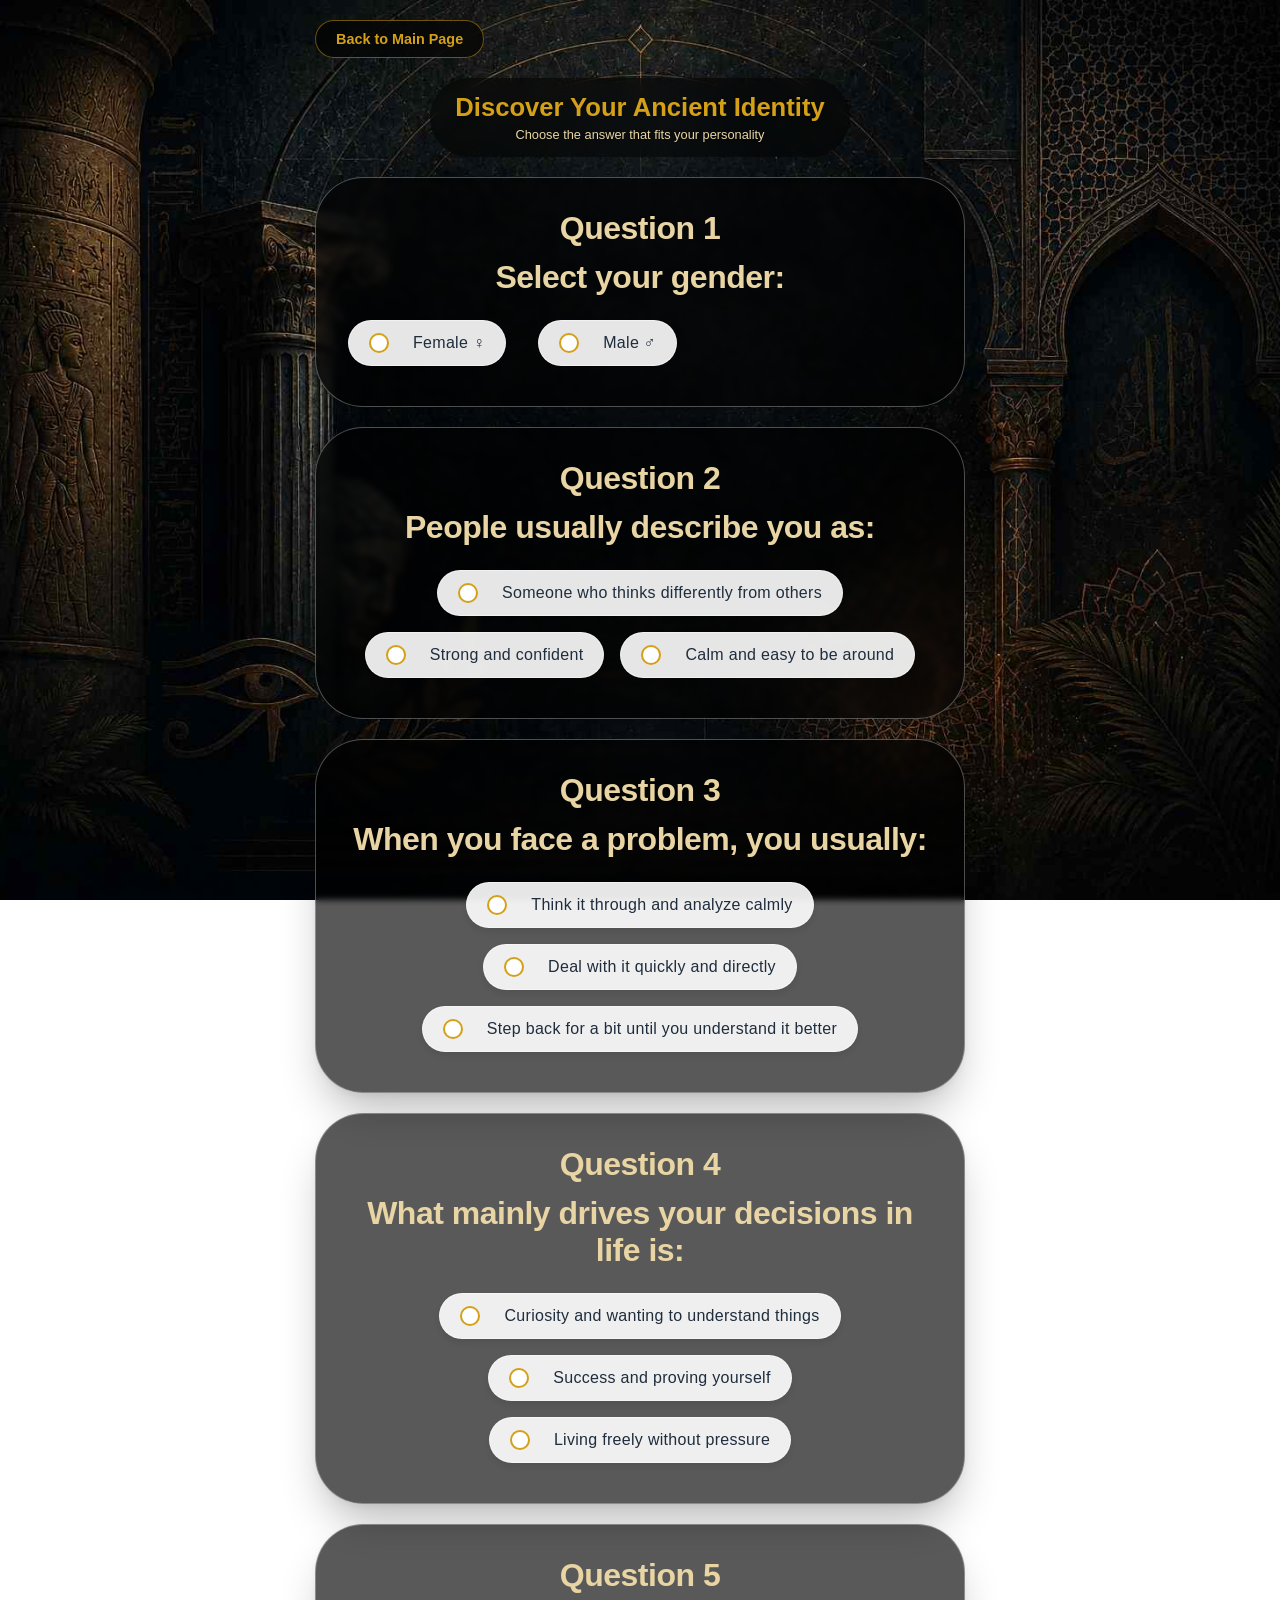
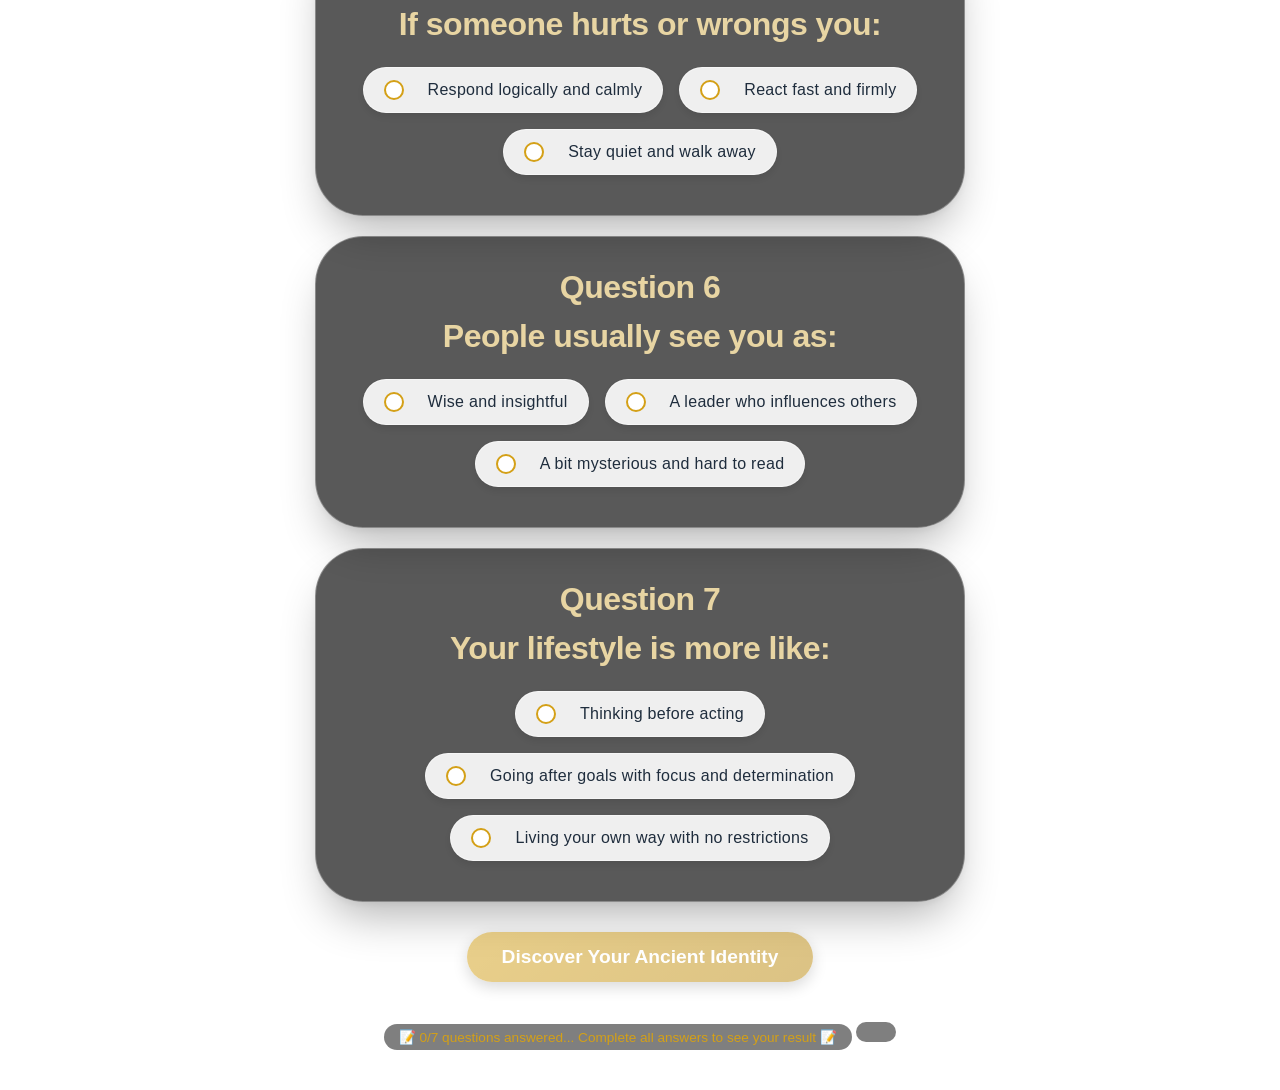
==== quiz.html @ f3b6569e "Add files via upload frist" ====
<!-- ============================================ -->
<!-- index.html - الصفحة الرئيسية للاختبار مع زر الرجوع -->
<!-- ============================================ -->
<!DOCTYPE html>
<html lang="en" dir="ltr">

<head>
    <meta charset="UTF-8">
    <meta name="viewport" content="width=device-width, initial-scale=1.0, user-scalable=yes">
    <title>Discover Your Ancient Identity</title>
    <link rel="stylesheet" href="style.css">
</head>

<body>

    <div class="container">
        <!-- زر الرجوع إلى landing page -->
        <div class="back-button-container">
            <button class="back-btn" id="backToLandingBtn">Back to Main Page</button>
        </div>

        <header>
            <h1>Discover Your Ancient Identity</h1>
            <p>Choose the answer that fits your personality</p>
        </header>

        <!-- Gender Selection Question -->
        <div class="card" data-q="gender">
            <h1>Question 1</h1>
            <h1>Select your gender:</h1>
            <div class="radio-group" style="display: flex; flex-direction: row; flex-wrap: wrap; justify-content: flex-start; gap: 1rem;">
                <label class="radio-option" style="display: flex; align-items: center; gap: 12px; flex-direction: row;">
                    <input type="radio" name="gender" value="female">
                    <span class="radio-custom"></span>
                    <span class="radio-text">Female ♀</span>
                </label>
                <br><br>
                <label class="radio-option" style="display: flex; align-items: center; gap: 12px; flex-direction: row;">
                    <input type="radio" name="gender" value="male">
                    <span class="radio-custom"></span>
                    <span class="radio-text">Male ♂</span>
                </label>
            </div>
        </div>

        <!-- السؤال 1 (original) -->
        <div class="card" data-q="1">
            <h1>Question 2</h1>
            <h1>People usually describe you as:</h1>
            <div class="radio-group">
                <label class="radio-option">
                    <input type="radio" name="q1" value="A">
                    <span class="radio-custom"></span>
                    <span class="radio-text">Someone who thinks differently from others</span>
                </label>
                <label class="radio-option">
                    <input type="radio" name="q1" value="B">
                    <span class="radio-custom"></span>
                    <span class="radio-text">Strong and confident</span>
                </label>
                <label class="radio-option">
                    <input type="radio" name="q1" value="C">
                    <span class="radio-custom"></span>
                    <span class="radio-text">Calm and easy to be around</span>
                </label>
            </div>
        </div>

        <!-- السؤال 2 -->
        <div class="card" data-q="2">
            <h1>Question 3</h1>
            <h1>When you face a problem, you usually:</h1>
            <div class="radio-group">
                <label class="radio-option">
                    <input type="radio" name="q2" value="A">
                    <span class="radio-custom"></span>
                    <span class="radio-text">Think it through and analyze calmly</span>
                </label>
                <label class="radio-option">
                    <input type="radio" name="q2" value="B">
                    <span class="radio-custom"></span>
                    <span class="radio-text">Deal with it quickly and directly</span>
                </label>
                <label class="radio-option">
                    <input type="radio" name="q2" value="C">
                    <span class="radio-custom"></span>
                    <span class="radio-text">Step back for a bit until you understand it better</span>
                </label>
            </div>
        </div>

        <!-- السؤال 3 -->
        <div class="card" data-q="3">
            <h1>Question 4</h1>
            <h1>What mainly drives your decisions in life is:</h1>
            <div class="radio-group">
                <label class="radio-option">
                    <input type="radio" name="q3" value="A">
                    <span class="radio-custom"></span>
                    <span class="radio-text">Curiosity and wanting to understand things</span>
                </label>
                <label class="radio-option">
                    <input type="radio" name="q3" value="B">
                    <span class="radio-custom"></span>
                    <span class="radio-text">Success and proving yourself</span>
                </label>
                <label class="radio-option">
                    <input type="radio" name="q3" value="C">
                    <span class="radio-custom"></span>
                    <span class="radio-text">Living freely without pressure</span>
                </label>
            </div>
        </div>

        <!-- السؤال 4 -->
        <div class="card" data-q="4">
            <h1>Question 5</h1>
            <h1>If someone hurts or wrongs you:</h1>
            <div class="radio-group">
                <label class="radio-option">
                    <input type="radio" name="q4" value="A">
                    <span class="radio-custom"></span>
                    <span class="radio-text">Respond logically and calmly</span>
                </label>
                <label class="radio-option">
                    <input type="radio" name="q4" value="B">
                    <span class="radio-custom"></span>
                    <span class="radio-text">React fast and firmly</span>
                </label>
                <label class="radio-option">
                    <input type="radio" name="q4" value="C">
                    <span class="radio-custom"></span>
                    <span class="radio-text">Stay quiet and walk away</span>
                </label>
            </div>
        </div>

        <!-- السؤال 5 -->
        <div class="card" data-q="5">
            <h1>Question 6</h1>
            <h1>People usually see you as:</h1>
            <div class="radio-group">
                <label class="radio-option">
                    <input type="radio" name="q5" value="A">
                    <span class="radio-custom"></span>
                    <span class="radio-text">Wise and insightful</span>
                </label>
                <label class="radio-option">
                    <input type="radio" name="q5" value="B">
                    <span class="radio-custom"></span>
                    <span class="radio-text">A leader who influences others</span>
                </label>
                <label class="radio-option">
                    <input type="radio" name="q5" value="C">
                    <span class="radio-custom"></span>
                    <span class="radio-text">A bit mysterious and hard to read</span>
                </label>
            </div>
        </div>

        <!-- السؤال 6 -->
        <div class="card" data-q="6">
            <h1>Question 7</h1>
            <h1>Your lifestyle is more like:</h1>
            <div class="radio-group">
                <label class="radio-option">
                    <input type="radio" name="q6" value="A">
                    <span class="radio-custom"></span>
                    <span class="radio-text">Thinking before acting</span>
                </label>
                <label class="radio-option">
                    <input type="radio" name="q6" value="B">
                    <span class="radio-custom"></span>
                    <span class="radio-text">Going after goals with focus and determination</span>
                </label>
                <label class="radio-option">
                    <input type="radio" name="q6" value="C">
                    <span class="radio-custom"></span>
                    <span class="radio-text">Living your own way with no restrictions</span>
                </label>
            </div>
        </div>

        <!-- زر عرض النتيجة -->
        <div class="result-button-container">
            <button class="show-result-btn" id="showResultBtn">Discover Your Ancient Identity</button>
        </div>
        <div class="score-status" id="scoreStatus"></div>

        <footer>
            <!-- <p>⚜️ اختاري إجاباتك لتحليل شخصيتك الفرعونية — كل اختيار يعكس جانباً من داخلك ⚜️</p> -->
        </footer>
    </div>

    <script src="script.js"></script>
</body>

</html>
---- style.css ----
/* ------------------------------
   style.css
   أنماط وتنسيقات صفحة أزرار الراديو وتغيير الخلفية
------------------------------ */

/* إعادة ضبط واستيراد خطوط جميلة */
* {
    margin: 0;
    padding: 0;
    box-sizing: border-box;
}

body {
    font-family: 'Segoe UI', 'Tahoma', 'Geneva', 'Verdana', sans-serif;
    min-height: 100vh;
    display: flex;
    justify-content: center;
    align-items: center;
    transition: background-color 0.4s ease-in-out;
    padding: 20px;
    
    background-image: url('background.jpg');
    background-size: cover;
    background-position: center;
    background-attachment: fixed;
}

/* حاوية الكارد الرئيسي */
.container {
    max-width: 650px;
    width: 100%;
    margin: 0 auto;
    text-align: center;
}

/* البطاقة الجميلة */
.card {
    background: rgba(0, 0, 0, 0.65);
    backdrop-filter: blur(3px);
    border-radius: 48px;
    padding: 2rem 2rem;
    margin-bottom: 20px;
    box-shadow: 0 25px 45px -12px rgba(0, 0, 0, 0.3), 0 2px 8px rgba(0, 0, 0, 0.05);
    transition: transform 0.2s;
    border: 1px solid rgba(255, 255, 255, 0.3);
}

.card:hover {
    transform: scale(1.01);
}

.card h1 {
    font-size: 2rem;
    margin-bottom: 0.75rem;
    margin-top: 0;
    color: #e8d5a3;
    letter-spacing: -0.5px;
    font-weight: 700;
}

/* مجموعة أزرار الراديو */
.radio-group {
    display: flex;
    flex-direction: row;
    flex-wrap: wrap;
    justify-content: center;
    gap: 1rem;
    margin: 1.5rem 0 0.5rem;
}

/* تنسيق كل خيار على حدة */
.radio-option {
    display: flex;
    align-items: center;
    gap: 12px;
    background: rgba(255, 255, 255, 0.9);
    padding: 12px 20px;
    border-radius: 60px;
    cursor: pointer;
    transition: all 0.3s ease;
    box-shadow: 0 4px 10px rgba(0, 0, 0, 0.1);
    border: 1px solid rgba(255, 255, 255, 0.5);
    font-weight: 500;
}


.radio-option:hover {
    background: #ffffff;
    box-shadow: 0 8px 20px rgba(0, 0, 0, 0.15);
    transform: translateY(-2px);
    border-color: #cbd5e1;
}

/* تنسيق أزرار الراديو */
.radio-option input[type="radio"] {
    appearance: none;
    -webkit-appearance: none;
    width: 20px;
    height: 20px;
    min-width: 20px;
    min-height: 20px;
    max-width: 20px;
    max-height: 20px;
    border: 2px solid #d4a017;
    border-radius: 50%;
    margin: 0;
    cursor: pointer;
    transition: all 0.2s ease;
    background-color: white;
    flex-shrink: 0;
    justify-content: flex-start;
    flex-direction: row;
}



/* تخصيص الدائرة الداخلية عند الاختيار */
.radio-option input[type="radio"]:checked {
    border-color: #d4a017;
    background-color: #d4a017;
    box-shadow: inset 0 0 0 3px white;
}
/* Entire Option Turns Golden When Selected */
.radio-option:has(input[type="radio"]:checked) {
    background: linear-gradient(135deg, #d4a017, #b8860b);
    border-color: #d4a017;
}

.radio-option:has(input[type="radio"]:checked) .radio-text {
    color: white;
}

.radio-option:has(input[type="radio"]:checked) input[type="radio"] {
    border-color: white;
    background-color: white;
    box-shadow: inset 0 0 0 3px #d4a017;
}

.radio-text {
    font-size: 1rem;
    color: #1f2d3d;
    letter-spacing: 0.3px;
}

/* زر النتيجة */
.result-button-container {
    text-align: center;
    margin: 30px 0 20px ;
}

.show-result-btn {
    background: linear-gradient(135deg, #d4a017, #b8860b);
    color: white;
    border: none;
    padding: 14px 35px;
    font-size: 1.2rem;
    font-weight: bold;
    border-radius: 50px;
    cursor: pointer;
    transition: all 0.3s ease;
    box-shadow: 0 5px 15px rgba(0, 0, 0, 0.3);
    font-family: inherit;
}

.show-result-btn:hover {
    transform: translateY(-3px);
    box-shadow: 0 8px 25px rgba(0, 0, 0, 0.4);
    background: linear-gradient(135deg, #e6b422, #c4940a);
}

.show-result-btn:disabled {
    opacity: 0.5;
    transform: none;
    cursor: not-allowed;
}

.score-status {
    text-align: center;
    margin-top: 10px;
    font-size: 0.85rem;
    color: #d4a017;
    background: rgba(0,0,0,0.5);
    display: inline-block;
    padding: 5px 15px;
    border-radius: 50px;
    margin-bottom: 20px;
}

/* تذييل أنيق */
footer {
    margin-top: 20px;
    margin-bottom: 0;
    font-size: 0.8rem;
    color: #ffffff;
    text-shadow: 0 1px 2px rgba(0,0,0,0.3);
    background: rgba(0, 0, 0, 0.5);
    backdrop-filter: blur(8px);
    padding: 10px 20px;
    border-radius: 60px;
    display: inline-block;
    width: auto;
}

footer p {
    margin: 0;
}

header {
    margin-top: 0;
    margin-bottom: 20px;
    font-size: 0.8rem;
    color: #ffffff;
    text-shadow: 0 1px 2px rgba(0,0,0,0.3);
    background: rgba(0, 0, 0, 0.5);
    backdrop-filter: blur(8px);
    padding: 15px 25px;
    border-radius: 60px;
    display: inline-block;
    width: auto;
}

header h1 {
    margin: 0;
    font-size: 1.6rem;
    color: #d4a017;
}

header p {
    margin: 5px 0 0 0;
    color: #e8d5a3;
}

/* responsive */
@media (max-width: 550px) {
    .card {
        padding: 1.5rem 1.2rem;
    }
    
    .radio-group {
        gap: 0.8rem;
        flex-direction: column;
        align-items: stretch;
    }
    
    .radio-option {
        justify-content: flex-start;
        padding: 12px 16px;
    }
    
    .card h1 {
        font-size: 1.4rem;
    }
    
    header h1 {
        font-size: 1.3rem;
    }
    
    .back-btn {
        padding: 8px 15px;
        font-size: 0.8rem;
    }
    
    .show-result-btn {
        padding: 10px 25px;
        font-size: 1rem;
    }
    
    /* سؤال الجنس في الجوال */
    .card[data-q="gender"] .radio-group {
        flex-direction: column;
        gap: 12px;
    }
    
    .card[data-q="gender"] .radio-option {
        min-width: auto;
        justify-content: center;
    }
    
    /* جميع أزرار الراديو تحافظ على حجم ثابت في الجوال */
    .radio-option input[type="radio"] {
        width: 20px !important;
        height: 20px !important;
        min-width: 20px !important;
        min-height: 20px !important;
    }
}

html, body {
    margin: 30;
    padding: 30;
    overflow-x: hidden;
}
/* إضافة أنماط زر الرجوع إلى ملف style.css (أضيفي هذا الكود في نهاية الملف) */

/* زر الرجوع إلى الصفحة الرئيسية */
.back-button-container {
    text-align: left;
    margin-bottom: 20px;
}

.back-btn {
    background: rgba(0, 0, 0, 0.6);
    backdrop-filter: blur(8px);
    border: 1px solid rgba(212, 160, 23, 0.5);
    color: #d4a017;
    padding: 10px 20px;
    font-size: 0.9rem;
    font-weight: bold;
    border-radius: 50px;
    cursor: pointer;
    transition: all 0.3s ease;
    font-family: inherit;
    display: inline-flex;
    align-items: center;
    gap: 8px;
}

.back-btn:hover {
    background: rgba(212, 160, 23, 0.2);
    transform: translateX(-5px);
    border-color: #d4a017;
}

/* responsive للجوال */
@media (max-width: 550px) {
    .back-btn {
        padding: 8px 15px;
        font-size: 0.8rem;
    }
}
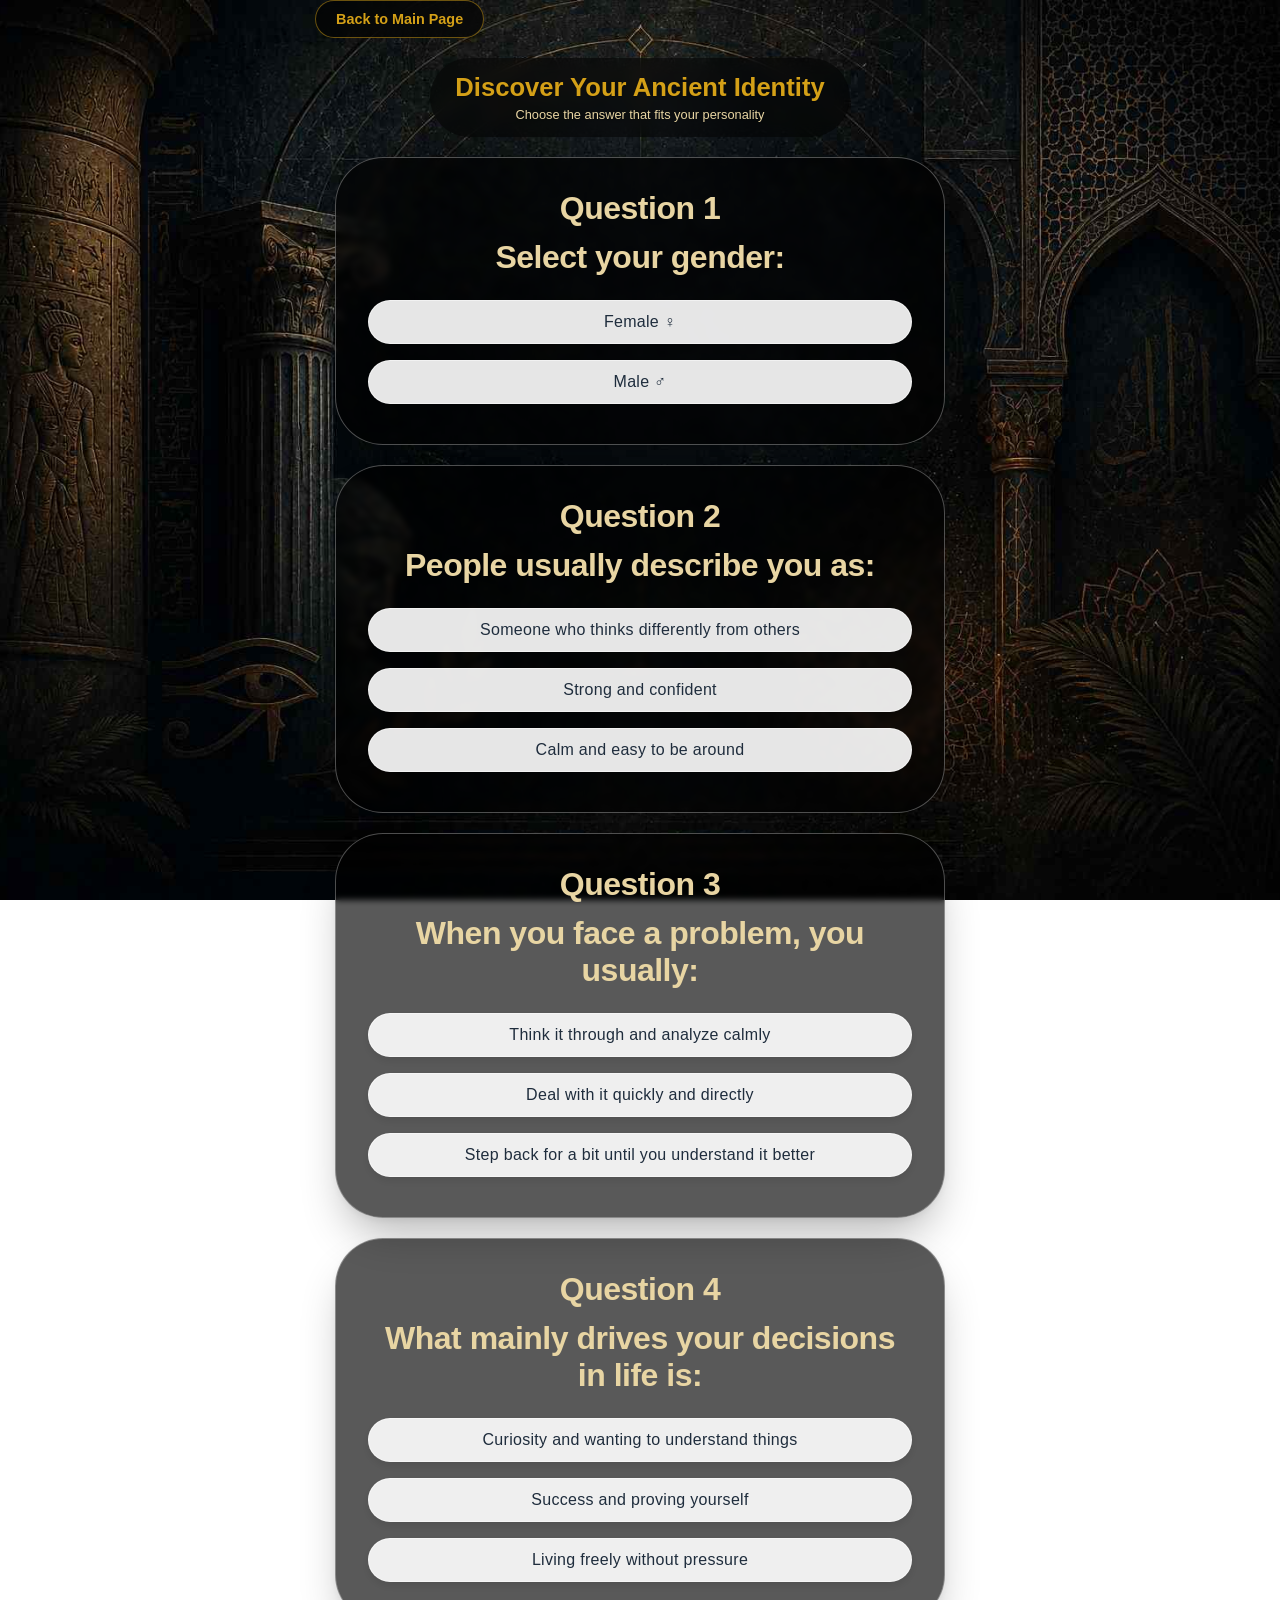
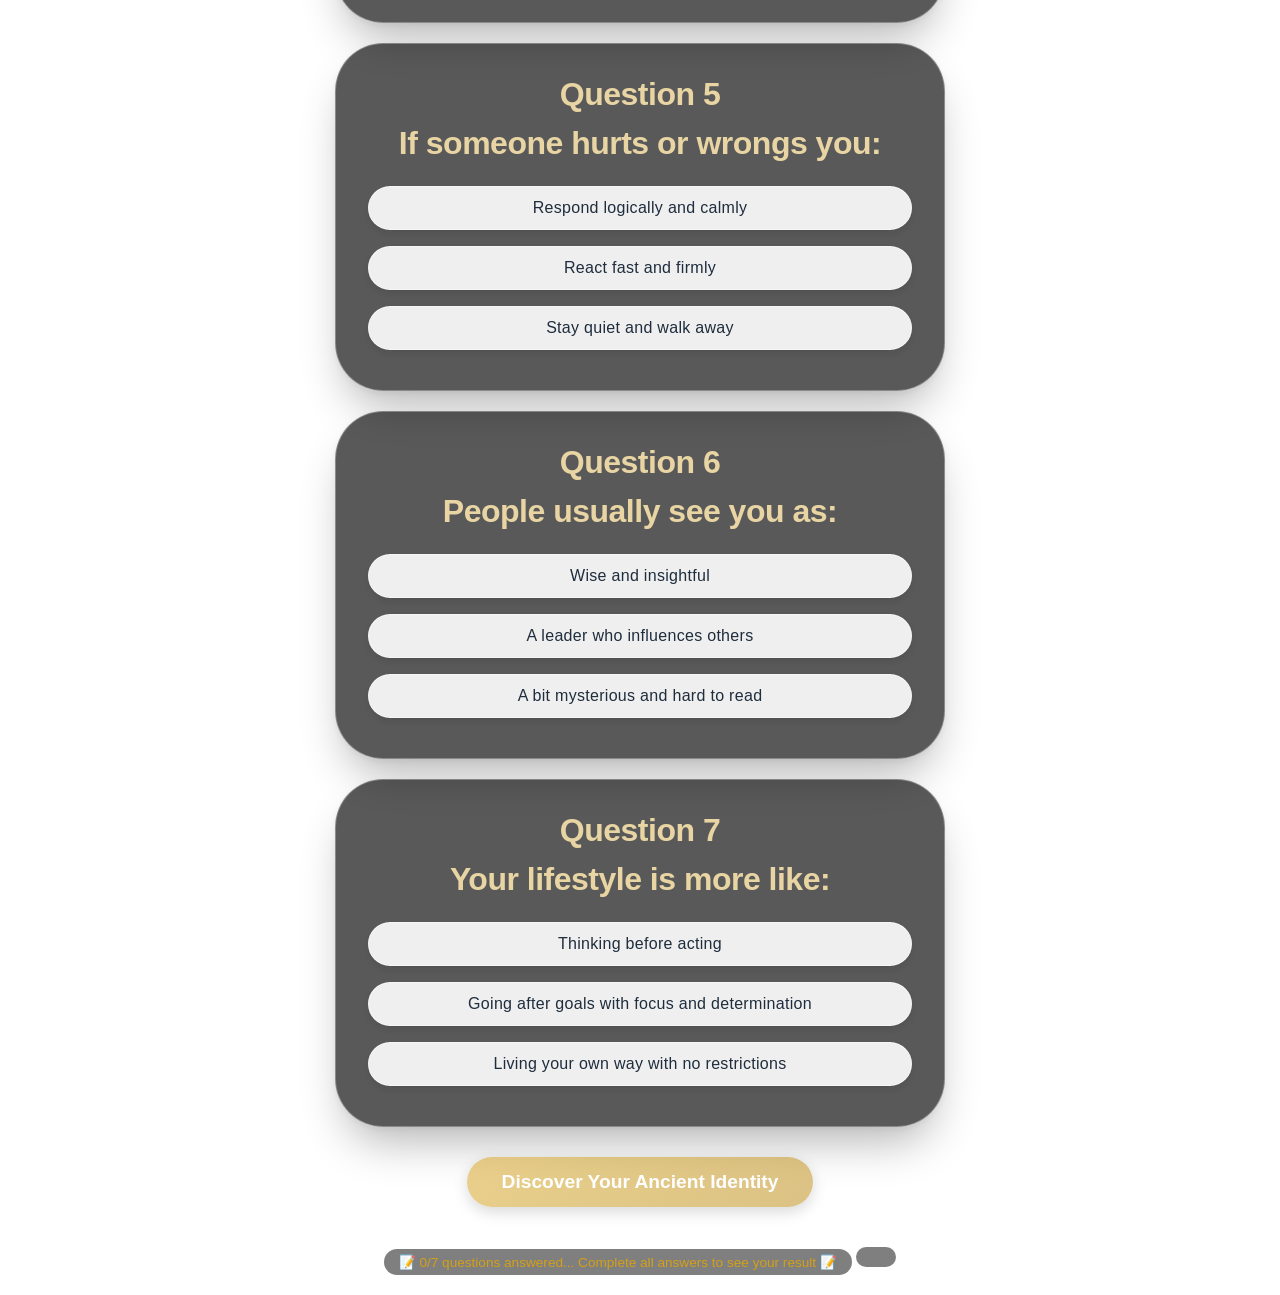
==== commit ef0fa12f: "Add files via upload" ====
--- a/quiz.html
+++ b/quiz.html
@@ -1,5 +1,6 @@
 <!-- ============================================ -->
-<!-- index.html - الصفحة الرئيسية للاختبار مع زر الرجوع -->
+<!-- index.html - Quiz Page with No Radio Circles -->
+<!-- Original card spacing restored -->
 <!-- ============================================ -->
 <!DOCTYPE html>
 <html lang="en" dir="ltr">
@@ -28,16 +29,13 @@
         <div class="card" data-q="gender">
             <h1>Question 1</h1>
             <h1>Select your gender:</h1>
-            <div class="radio-group" style="display: flex; flex-direction: row; flex-wrap: wrap; justify-content: flex-start; gap: 1rem;">
-                <label class="radio-option" style="display: flex; align-items: center; gap: 12px; flex-direction: row;">
-                    <input type="radio" name="gender" value="female">
-                    <span class="radio-custom"></span>
+            <div class="radio-group">
+                <label class="radio-option">
+                    <input type="radio" name="gender" value="female" style="display: none;">
                     <span class="radio-text">Female ♀</span>
                 </label>
-                <br><br>
-                <label class="radio-option" style="display: flex; align-items: center; gap: 12px; flex-direction: row;">
-                    <input type="radio" name="gender" value="male">
-                    <span class="radio-custom"></span>
+                <label class="radio-option">
+                    <input type="radio" name="gender" value="male" style="display: none;">
                     <span class="radio-text">Male ♂</span>
                 </label>
             </div>
@@ -49,18 +47,15 @@
             <h1>People usually describe you as:</h1>
             <div class="radio-group">
                 <label class="radio-option">
-                    <input type="radio" name="q1" value="A">
-                    <span class="radio-custom"></span>
+                    <input type="radio" name="q1" value="A" style="display: none;">
                     <span class="radio-text">Someone who thinks differently from others</span>
                 </label>
                 <label class="radio-option">
-                    <input type="radio" name="q1" value="B">
-                    <span class="radio-custom"></span>
+                    <input type="radio" name="q1" value="B" style="display: none;">
                     <span class="radio-text">Strong and confident</span>
                 </label>
                 <label class="radio-option">
-                    <input type="radio" name="q1" value="C">
-                    <span class="radio-custom"></span>
+                    <input type="radio" name="q1" value="C" style="display: none;">
                     <span class="radio-text">Calm and easy to be around</span>
                 </label>
             </div>
@@ -72,18 +67,15 @@
             <h1>When you face a problem, you usually:</h1>
             <div class="radio-group">
                 <label class="radio-option">
-                    <input type="radio" name="q2" value="A">
-                    <span class="radio-custom"></span>
+                    <input type="radio" name="q2" value="A" style="display: none;">
                     <span class="radio-text">Think it through and analyze calmly</span>
                 </label>
                 <label class="radio-option">
-                    <input type="radio" name="q2" value="B">
-                    <span class="radio-custom"></span>
+                    <input type="radio" name="q2" value="B" style="display: none;">
                     <span class="radio-text">Deal with it quickly and directly</span>
                 </label>
                 <label class="radio-option">
-                    <input type="radio" name="q2" value="C">
-                    <span class="radio-custom"></span>
+                    <input type="radio" name="q2" value="C" style="display: none;">
                     <span class="radio-text">Step back for a bit until you understand it better</span>
                 </label>
             </div>
@@ -95,18 +87,15 @@
             <h1>What mainly drives your decisions in life is:</h1>
             <div class="radio-group">
                 <label class="radio-option">
-                    <input type="radio" name="q3" value="A">
-                    <span class="radio-custom"></span>
+                    <input type="radio" name="q3" value="A" style="display: none;">
                     <span class="radio-text">Curiosity and wanting to understand things</span>
                 </label>
                 <label class="radio-option">
-                    <input type="radio" name="q3" value="B">
-                    <span class="radio-custom"></span>
+                    <input type="radio" name="q3" value="B" style="display: none;">
                     <span class="radio-text">Success and proving yourself</span>
                 </label>
                 <label class="radio-option">
-                    <input type="radio" name="q3" value="C">
-                    <span class="radio-custom"></span>
+                    <input type="radio" name="q3" value="C" style="display: none;">
                     <span class="radio-text">Living freely without pressure</span>
                 </label>
             </div>
@@ -118,18 +107,15 @@
             <h1>If someone hurts or wrongs you:</h1>
             <div class="radio-group">
                 <label class="radio-option">
-                    <input type="radio" name="q4" value="A">
-                    <span class="radio-custom"></span>
+                    <input type="radio" name="q4" value="A" style="display: none;">
                     <span class="radio-text">Respond logically and calmly</span>
                 </label>
                 <label class="radio-option">
-                    <input type="radio" name="q4" value="B">
-                    <span class="radio-custom"></span>
+                    <input type="radio" name="q4" value="B" style="display: none;">
                     <span class="radio-text">React fast and firmly</span>
                 </label>
                 <label class="radio-option">
-                    <input type="radio" name="q4" value="C">
-                    <span class="radio-custom"></span>
+                    <input type="radio" name="q4" value="C" style="display: none;">
                     <span class="radio-text">Stay quiet and walk away</span>
                 </label>
             </div>
@@ -141,18 +127,15 @@
             <h1>People usually see you as:</h1>
             <div class="radio-group">
                 <label class="radio-option">
-                    <input type="radio" name="q5" value="A">
-                    <span class="radio-custom"></span>
+                    <input type="radio" name="q5" value="A" style="display: none;">
                     <span class="radio-text">Wise and insightful</span>
                 </label>
                 <label class="radio-option">
-                    <input type="radio" name="q5" value="B">
-                    <span class="radio-custom"></span>
+                    <input type="radio" name="q5" value="B" style="display: none;">
                     <span class="radio-text">A leader who influences others</span>
                 </label>
                 <label class="radio-option">
-                    <input type="radio" name="q5" value="C">
-                    <span class="radio-custom"></span>
+                    <input type="radio" name="q5" value="C" style="display: none;">
                     <span class="radio-text">A bit mysterious and hard to read</span>
                 </label>
             </div>
@@ -164,18 +147,15 @@
             <h1>Your lifestyle is more like:</h1>
             <div class="radio-group">
                 <label class="radio-option">
-                    <input type="radio" name="q6" value="A">
-                    <span class="radio-custom"></span>
+                    <input type="radio" name="q6" value="A" style="display: none;">
                     <span class="radio-text">Thinking before acting</span>
                 </label>
                 <label class="radio-option">
-                    <input type="radio" name="q6" value="B">
-                    <span class="radio-custom"></span>
+                    <input type="radio" name="q6" value="B" style="display: none;">
                     <span class="radio-text">Going after goals with focus and determination</span>
                 </label>
                 <label class="radio-option">
-                    <input type="radio" name="q6" value="C">
-                    <span class="radio-custom"></span>
+                    <input type="radio" name="q6" value="C" style="display: none;">
                     <span class="radio-text">Living your own way with no restrictions</span>
                 </label>
             </div>
--- a/style.css
+++ b/style.css
@@ -1,6 +1,7 @@
 /* ------------------------------
    style.css
    أنماط وتنسيقات صفحة أزرار الراديو وتغيير الخلفية
+   Original card padding and margins restored
 ------------------------------ */
 
 /* إعادة ضبط واستيراد خطوط جميلة */
@@ -33,13 +34,15 @@
     text-align: center;
 }
 
-/* البطاقة الجميلة */
+/* البطاقة الجميلة - Original padding restored */
 .card {
     background: rgba(0, 0, 0, 0.65);
     backdrop-filter: blur(3px);
     border-radius: 48px;
     padding: 2rem 2rem;
     margin-bottom: 20px;
+    margin-left: 20px;
+    margin-right: 20px;
     box-shadow: 0 25px 45px -12px rgba(0, 0, 0, 0.3), 0 2px 8px rgba(0, 0, 0, 0.05);
     transition: transform 0.2s;
     border: 1px solid rgba(255, 255, 255, 0.3);
@@ -58,12 +61,10 @@
     font-weight: 700;
 }
 
-/* مجموعة أزرار الراديو */
+/* مجموعة أزرار الراديو - Original margins */
 .radio-group {
     display: flex;
-    flex-direction: row;
-    flex-wrap: wrap;
-    justify-content: center;
+    flex-direction: column;
     gap: 1rem;
     margin: 1.5rem 0 0.5rem;
 }
@@ -72,7 +73,7 @@
 .radio-option {
     display: flex;
     align-items: center;
-    gap: 12px;
+    justify-content: center;
     background: rgba(255, 255, 255, 0.9);
     padding: 12px 20px;
     border-radius: 60px;
@@ -81,8 +82,9 @@
     box-shadow: 0 4px 10px rgba(0, 0, 0, 0.1);
     border: 1px solid rgba(255, 255, 255, 0.5);
     font-weight: 500;
-}
-
+    width: 100%;
+    text-align: center;
+}
 
 .radio-option:hover {
     background: #ffffff;
@@ -91,61 +93,30 @@
     border-color: #cbd5e1;
 }
 
-/* تنسيق أزرار الراديو */
-.radio-option input[type="radio"] {
-    appearance: none;
-    -webkit-appearance: none;
-    width: 20px;
-    height: 20px;
-    min-width: 20px;
-    min-height: 20px;
-    max-width: 20px;
-    max-height: 20px;
-    border: 2px solid #d4a017;
-    border-radius: 50%;
-    margin: 0;
-    cursor: pointer;
-    transition: all 0.2s ease;
-    background-color: white;
-    flex-shrink: 0;
-    justify-content: flex-start;
-    flex-direction: row;
-}
-
-
-
-/* تخصيص الدائرة الداخلية عند الاختيار */
-.radio-option input[type="radio"]:checked {
-    border-color: #d4a017;
-    background-color: #d4a017;
-    box-shadow: inset 0 0 0 3px white;
-}
 /* Entire Option Turns Golden When Selected */
-.radio-option:has(input[type="radio"]:checked) {
+.radio-option.selected {
     background: linear-gradient(135deg, #d4a017, #b8860b);
     border-color: #d4a017;
-}
-
-.radio-option:has(input[type="radio"]:checked) .radio-text {
+    box-shadow: 0 4px 15px rgba(212, 160, 23, 0.4);
+}
+
+.radio-option.selected .radio-text {
     color: white;
-}
-
-.radio-option:has(input[type="radio"]:checked) input[type="radio"] {
-    border-color: white;
-    background-color: white;
-    box-shadow: inset 0 0 0 3px #d4a017;
 }
 
 .radio-text {
     font-size: 1rem;
     color: #1f2d3d;
     letter-spacing: 0.3px;
+    transition: color 0.2s ease;
+    width: 100%;
+    text-align: center;
 }
 
 /* زر النتيجة */
 .result-button-container {
     text-align: center;
-    margin: 30px 0 20px ;
+    margin: 30px 0 20px;
 }
 
 .show-result-btn {
@@ -229,68 +200,6 @@
     margin: 5px 0 0 0;
     color: #e8d5a3;
 }
-
-/* responsive */
-@media (max-width: 550px) {
-    .card {
-        padding: 1.5rem 1.2rem;
-    }
-    
-    .radio-group {
-        gap: 0.8rem;
-        flex-direction: column;
-        align-items: stretch;
-    }
-    
-    .radio-option {
-        justify-content: flex-start;
-        padding: 12px 16px;
-    }
-    
-    .card h1 {
-        font-size: 1.4rem;
-    }
-    
-    header h1 {
-        font-size: 1.3rem;
-    }
-    
-    .back-btn {
-        padding: 8px 15px;
-        font-size: 0.8rem;
-    }
-    
-    .show-result-btn {
-        padding: 10px 25px;
-        font-size: 1rem;
-    }
-    
-    /* سؤال الجنس في الجوال */
-    .card[data-q="gender"] .radio-group {
-        flex-direction: column;
-        gap: 12px;
-    }
-    
-    .card[data-q="gender"] .radio-option {
-        min-width: auto;
-        justify-content: center;
-    }
-    
-    /* جميع أزرار الراديو تحافظ على حجم ثابت في الجوال */
-    .radio-option input[type="radio"] {
-        width: 20px !important;
-        height: 20px !important;
-        min-width: 20px !important;
-        min-height: 20px !important;
-    }
-}
-
-html, body {
-    margin: 30;
-    padding: 30;
-    overflow-x: hidden;
-}
-/* إضافة أنماط زر الرجوع إلى ملف style.css (أضيفي هذا الكود في نهاية الملف) */
 
 /* زر الرجوع إلى الصفحة الرئيسية */
 .back-button-container {
@@ -321,10 +230,41 @@
     border-color: #d4a017;
 }
 
-/* responsive للجوال */
+/* responsive - Original mobile spacing */
 @media (max-width: 550px) {
+    .card {
+        padding: 1.5rem 1.2rem;
+    }
+    
+    .radio-group {
+        gap: 0.8rem;
+    }
+    
+    .radio-option {
+        padding: 12px 16px;
+    }
+    
+    .card h1 {
+        font-size: 1.4rem;
+    }
+    
+    header h1 {
+        font-size: 1.3rem;
+    }
+    
     .back-btn {
         padding: 8px 15px;
         font-size: 0.8rem;
     }
+    
+    .show-result-btn {
+        padding: 10px 25px;
+        font-size: 1rem;
+    }
+}
+
+html, body {
+    margin: 0;
+    padding: 0;
+    overflow-x: hidden;
 }
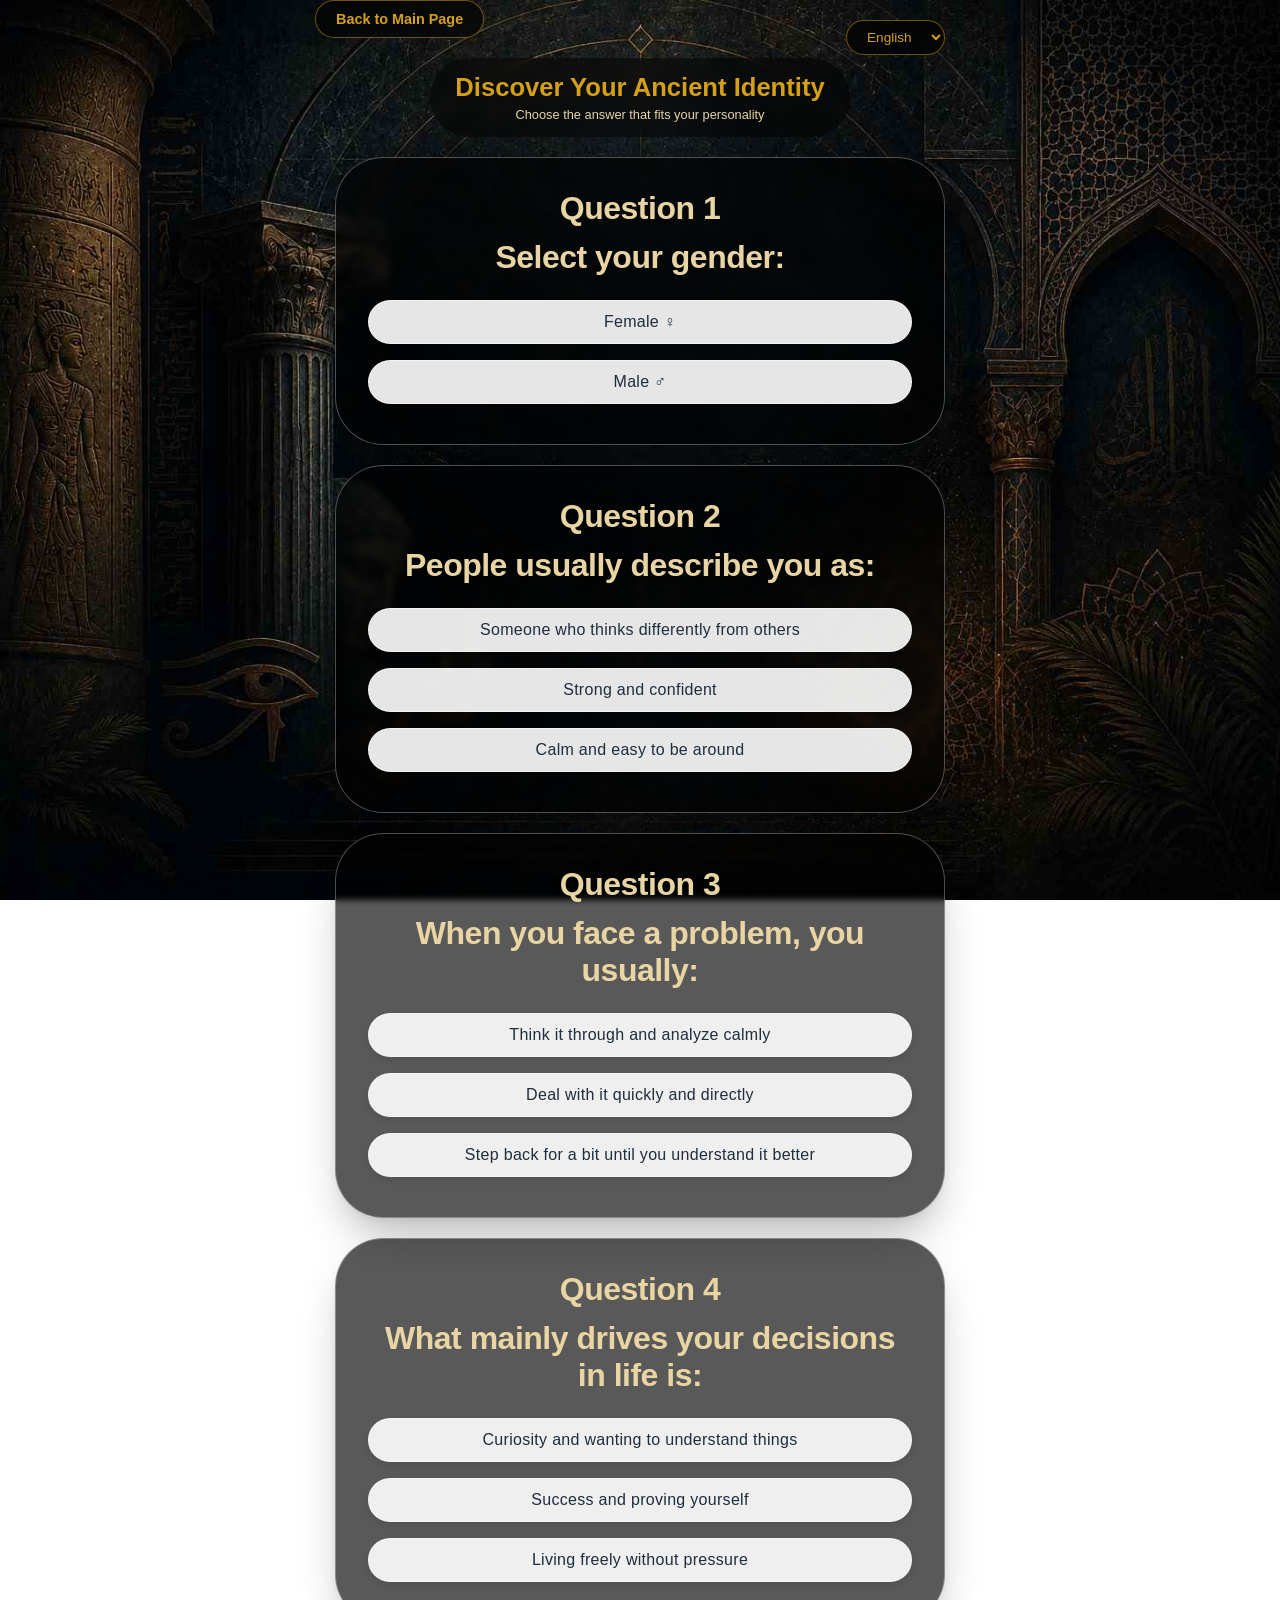
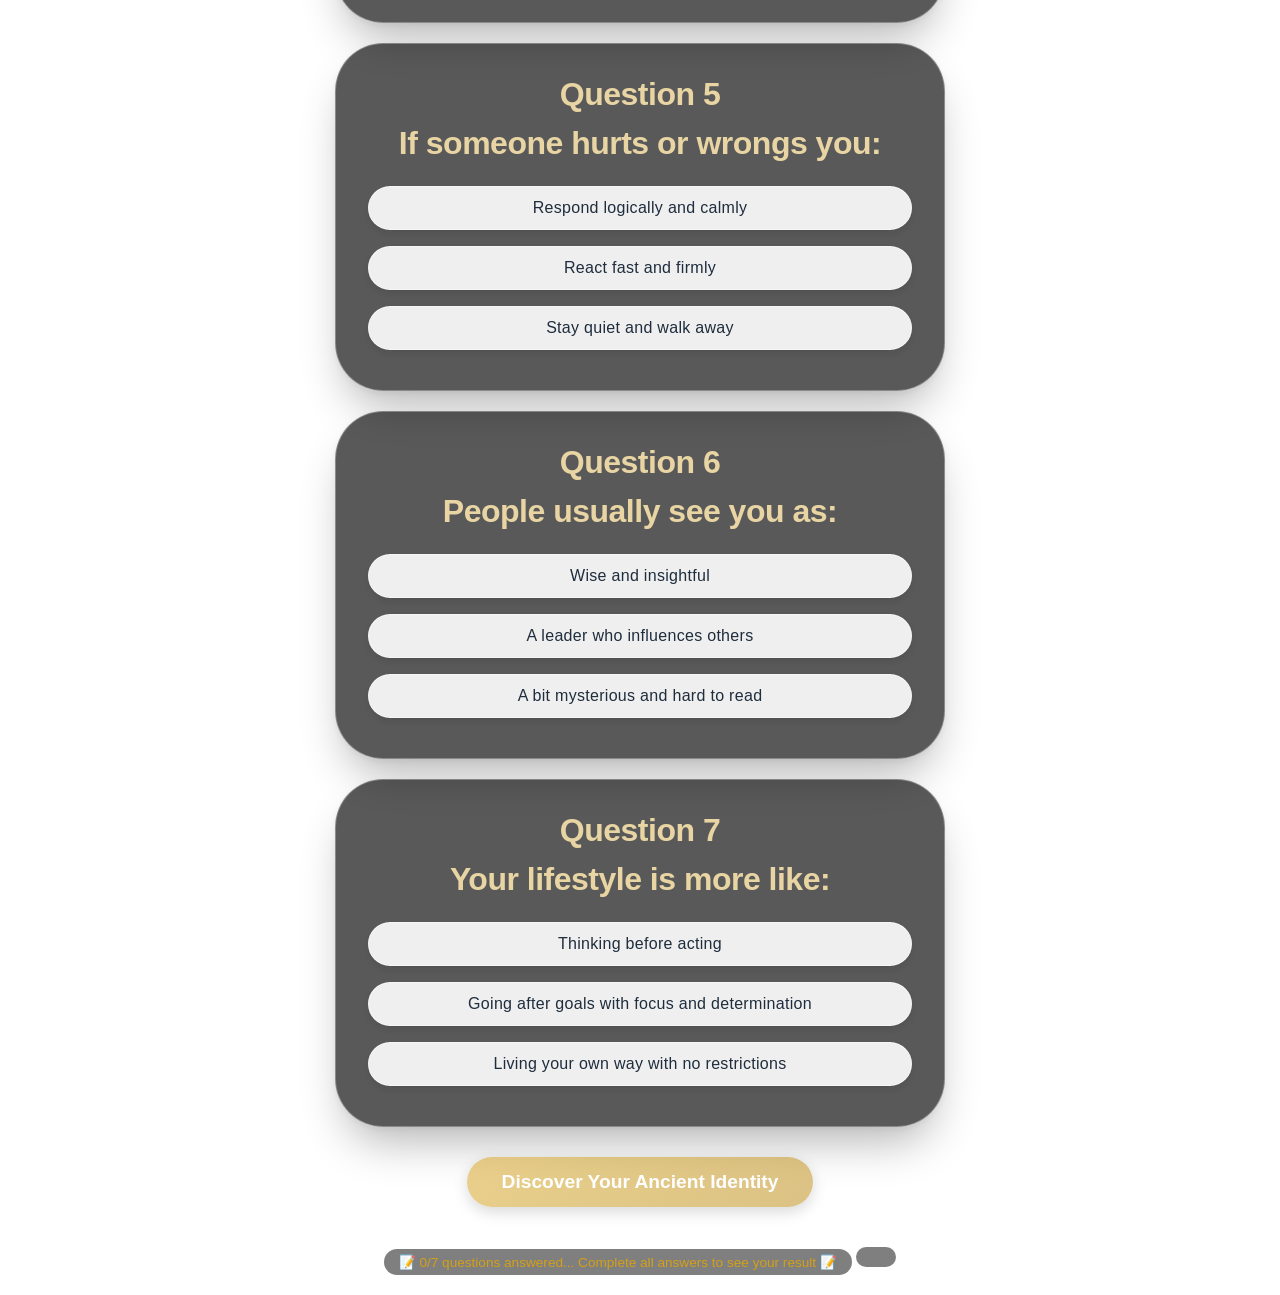
==== commit 60edbe8b: "Add files via upload arabic including" ====
--- a/quiz.html
+++ b/quiz.html
@@ -1,7 +1,3 @@
-<!-- ============================================ -->
-<!-- index.html - Quiz Page with No Radio Circles -->
-<!-- Original card spacing restored -->
-<!-- ============================================ -->
 <!DOCTYPE html>
 <html lang="en" dir="ltr">
 
@@ -9,169 +5,180 @@
     <meta charset="UTF-8">
     <meta name="viewport" content="width=device-width, initial-scale=1.0, user-scalable=yes">
     <title>Discover Your Ancient Identity</title>
+    <link rel="icon" type="image/png" href="favicon.png">
+    <link rel="shortcut icon" type="image/png" href="favicon.png">
     <link rel="stylesheet" href="style.css">
 </head>
 
 <body>
 
     <div class="container">
+        <!-- Language Selector - Top Right -->
+        <div class="language-selector-container">
+            <select id="languageSelect" class="language-select">
+                <option value="en">English</option>
+                <option value="ar">العربية</option>
+            </select>
+        </div>
+
         <!-- زر الرجوع إلى landing page -->
         <div class="back-button-container">
-            <button class="back-btn" id="backToLandingBtn">Back to Main Page</button>
+            <button class="back-btn" id="backToLandingBtn" data-translate="backToMain">Back to Main Page</button>
         </div>
 
         <header>
-            <h1>Discover Your Ancient Identity</h1>
-            <p>Choose the answer that fits your personality</p>
+            <h1 data-translate="discoverYour">Discover Your Ancient Identity</h1>
+            <p data-translate="chooseAnswer">Choose the answer that fits your personality</p>
         </header>
 
         <!-- Gender Selection Question -->
         <div class="card" data-q="gender">
-            <h1>Question 1</h1>
-            <h1>Select your gender:</h1>
+            <h1 data-translate="question1">Question 1</h1>
+            <h1 data-translate="selectGender">Select your gender:</h1>
             <div class="radio-group">
                 <label class="radio-option">
                     <input type="radio" name="gender" value="female" style="display: none;">
-                    <span class="radio-text">Female ♀</span>
+                    <span class="radio-text" data-translate="female">Female ♀</span>
                 </label>
                 <label class="radio-option">
                     <input type="radio" name="gender" value="male" style="display: none;">
-                    <span class="radio-text">Male ♂</span>
+                    <span class="radio-text" data-translate="male">Male ♂</span>
                 </label>
             </div>
         </div>
 
         <!-- السؤال 1 (original) -->
         <div class="card" data-q="1">
-            <h1>Question 2</h1>
-            <h1>People usually describe you as:</h1>
+            <h1 data-translate="question2">Question 2</h1>
+            <h1 data-translate="q1Text">People usually describe you as:</h1>
             <div class="radio-group">
                 <label class="radio-option">
                     <input type="radio" name="q1" value="A" style="display: none;">
-                    <span class="radio-text">Someone who thinks differently from others</span>
+                    <span class="radio-text" data-translate="q1A">Someone who thinks differently from others</span>
                 </label>
                 <label class="radio-option">
                     <input type="radio" name="q1" value="B" style="display: none;">
-                    <span class="radio-text">Strong and confident</span>
+                    <span class="radio-text" data-translate="q1B">Strong and confident</span>
                 </label>
                 <label class="radio-option">
                     <input type="radio" name="q1" value="C" style="display: none;">
-                    <span class="radio-text">Calm and easy to be around</span>
+                    <span class="radio-text" data-translate="q1C">Calm and easy to be around</span>
                 </label>
             </div>
         </div>
 
         <!-- السؤال 2 -->
         <div class="card" data-q="2">
-            <h1>Question 3</h1>
-            <h1>When you face a problem, you usually:</h1>
+            <h1 data-translate="question3">Question 3</h1>
+            <h1 data-translate="q2Text">When you face a problem, you usually:</h1>
             <div class="radio-group">
                 <label class="radio-option">
                     <input type="radio" name="q2" value="A" style="display: none;">
-                    <span class="radio-text">Think it through and analyze calmly</span>
+                    <span class="radio-text" data-translate="q2A">Think it through and analyze calmly</span>
                 </label>
                 <label class="radio-option">
                     <input type="radio" name="q2" value="B" style="display: none;">
-                    <span class="radio-text">Deal with it quickly and directly</span>
+                    <span class="radio-text" data-translate="q2B">Deal with it quickly and directly</span>
                 </label>
                 <label class="radio-option">
                     <input type="radio" name="q2" value="C" style="display: none;">
-                    <span class="radio-text">Step back for a bit until you understand it better</span>
+                    <span class="radio-text" data-translate="q2C">Step back for a bit until you understand it better</span>
                 </label>
             </div>
         </div>
 
         <!-- السؤال 3 -->
         <div class="card" data-q="3">
-            <h1>Question 4</h1>
-            <h1>What mainly drives your decisions in life is:</h1>
+            <h1 data-translate="question4">Question 4</h1>
+            <h1 data-translate="q3Text">What mainly drives your decisions in life is:</h1>
             <div class="radio-group">
                 <label class="radio-option">
                     <input type="radio" name="q3" value="A" style="display: none;">
-                    <span class="radio-text">Curiosity and wanting to understand things</span>
+                    <span class="radio-text" data-translate="q3A">Curiosity and wanting to understand things</span>
                 </label>
                 <label class="radio-option">
                     <input type="radio" name="q3" value="B" style="display: none;">
-                    <span class="radio-text">Success and proving yourself</span>
+                    <span class="radio-text" data-translate="q3B">Success and proving yourself</span>
                 </label>
                 <label class="radio-option">
                     <input type="radio" name="q3" value="C" style="display: none;">
-                    <span class="radio-text">Living freely without pressure</span>
+                    <span class="radio-text" data-translate="q3C">Living freely without pressure</span>
                 </label>
             </div>
         </div>
 
         <!-- السؤال 4 -->
         <div class="card" data-q="4">
-            <h1>Question 5</h1>
-            <h1>If someone hurts or wrongs you:</h1>
+            <h1 data-translate="question5">Question 5</h1>
+            <h1 data-translate="q4Text">If someone hurts or wrongs you:</h1>
             <div class="radio-group">
                 <label class="radio-option">
                     <input type="radio" name="q4" value="A" style="display: none;">
-                    <span class="radio-text">Respond logically and calmly</span>
+                    <span class="radio-text" data-translate="q4A">Respond logically and calmly</span>
                 </label>
                 <label class="radio-option">
                     <input type="radio" name="q4" value="B" style="display: none;">
-                    <span class="radio-text">React fast and firmly</span>
+                    <span class="radio-text" data-translate="q4B">React fast and firmly</span>
                 </label>
                 <label class="radio-option">
                     <input type="radio" name="q4" value="C" style="display: none;">
-                    <span class="radio-text">Stay quiet and walk away</span>
+                    <span class="radio-text" data-translate="q4C">Stay quiet and walk away</span>
                 </label>
             </div>
         </div>
 
         <!-- السؤال 5 -->
         <div class="card" data-q="5">
-            <h1>Question 6</h1>
-            <h1>People usually see you as:</h1>
+            <h1 data-translate="question6">Question 6</h1>
+            <h1 data-translate="q5Text">People usually see you as:</h1>
             <div class="radio-group">
                 <label class="radio-option">
                     <input type="radio" name="q5" value="A" style="display: none;">
-                    <span class="radio-text">Wise and insightful</span>
+                    <span class="radio-text" data-translate="q5A">Wise and insightful</span>
                 </label>
                 <label class="radio-option">
                     <input type="radio" name="q5" value="B" style="display: none;">
-                    <span class="radio-text">A leader who influences others</span>
+                    <span class="radio-text" data-translate="q5B">A leader who influences others</span>
                 </label>
                 <label class="radio-option">
                     <input type="radio" name="q5" value="C" style="display: none;">
-                    <span class="radio-text">A bit mysterious and hard to read</span>
+                    <span class="radio-text" data-translate="q5C">A bit mysterious and hard to read</span>
                 </label>
             </div>
         </div>
 
         <!-- السؤال 6 -->
         <div class="card" data-q="6">
-            <h1>Question 7</h1>
-            <h1>Your lifestyle is more like:</h1>
+            <h1 data-translate="question7">Question 7</h1>
+            <h1 data-translate="q6Text">Your lifestyle is more like:</h1>
             <div class="radio-group">
                 <label class="radio-option">
                     <input type="radio" name="q6" value="A" style="display: none;">
-                    <span class="radio-text">Thinking before acting</span>
+                    <span class="radio-text" data-translate="q6A">Thinking before acting</span>
                 </label>
                 <label class="radio-option">
                     <input type="radio" name="q6" value="B" style="display: none;">
-                    <span class="radio-text">Going after goals with focus and determination</span>
+                    <span class="radio-text" data-translate="q6B">Going after goals with focus and determination</span>
                 </label>
                 <label class="radio-option">
                     <input type="radio" name="q6" value="C" style="display: none;">
-                    <span class="radio-text">Living your own way with no restrictions</span>
+                    <span class="radio-text" data-translate="q6C">Living your own way with no restrictions</span>
                 </label>
             </div>
         </div>
 
         <!-- زر عرض النتيجة -->
         <div class="result-button-container">
-            <button class="show-result-btn" id="showResultBtn">Discover Your Ancient Identity</button>
+            <button class="show-result-btn" id="showResultBtn" data-translate="discoverBtn">Discover Your Ancient Identity</button>
         </div>
         <div class="score-status" id="scoreStatus"></div>
 
         <footer>
-            <!-- <p>⚜️ اختاري إجاباتك لتحليل شخصيتك الفرعونية — كل اختيار يعكس جانباً من داخلك ⚜️</p> -->
+            <!-- Footer content -->
         </footer>
     </div>
 
+    <script src="translations.js"></script>
     <script src="script.js"></script>
 </body>
 
--- a/style.css
+++ b/style.css
@@ -9,6 +9,72 @@
     margin: 0;
     padding: 0;
     box-sizing: border-box;
+}
+/* ============================================ */
+/* Language Selector Styles - Top Right */
+/* ============================================ */
+
+.language-selector-container {
+    position: absolute;
+    top: 20px;
+    right: 20px;
+    z-index: 100;
+}
+
+.container {
+    position: relative;
+}
+
+.language-select {
+    background: rgba(0, 0, 0, 0.7);
+    backdrop-filter: blur(8px);
+    border: 1px solid rgba(212, 160, 23, 0.5);
+    color: #d4a017;
+    padding: 8px 16px;
+    font-size: 0.85rem;
+    font-weight: 500;
+    border-radius: 50px;
+    cursor: pointer;
+    font-family: inherit;
+    transition: all 0.3s ease;
+}
+
+.language-select:hover {
+    background: rgba(212, 160, 23, 0.2);
+    border-color: #d4a017;
+}
+
+.language-select option {
+    background: #1a1a2e;
+    color: #e8d5a3;
+}
+
+/* RTL Support for Arabic */
+[dir="rtl"] .language-selector-container {
+    right: auto;
+    left: 20px;
+}
+
+[dir="rtl"] .back-button-container {
+    text-align: right;
+}
+
+/* Mobile responsive */
+@media (max-width: 550px) {
+    .language-selector-container {
+        top: 10px;
+        right: 10px;
+    }
+    
+    [dir="rtl"] .language-selector-container {
+        right: auto;
+        left: 10px;
+    }
+    
+    .language-select {
+        padding: 6px 12px;
+        font-size: 0.75rem;
+    }
 }
 
 body {
